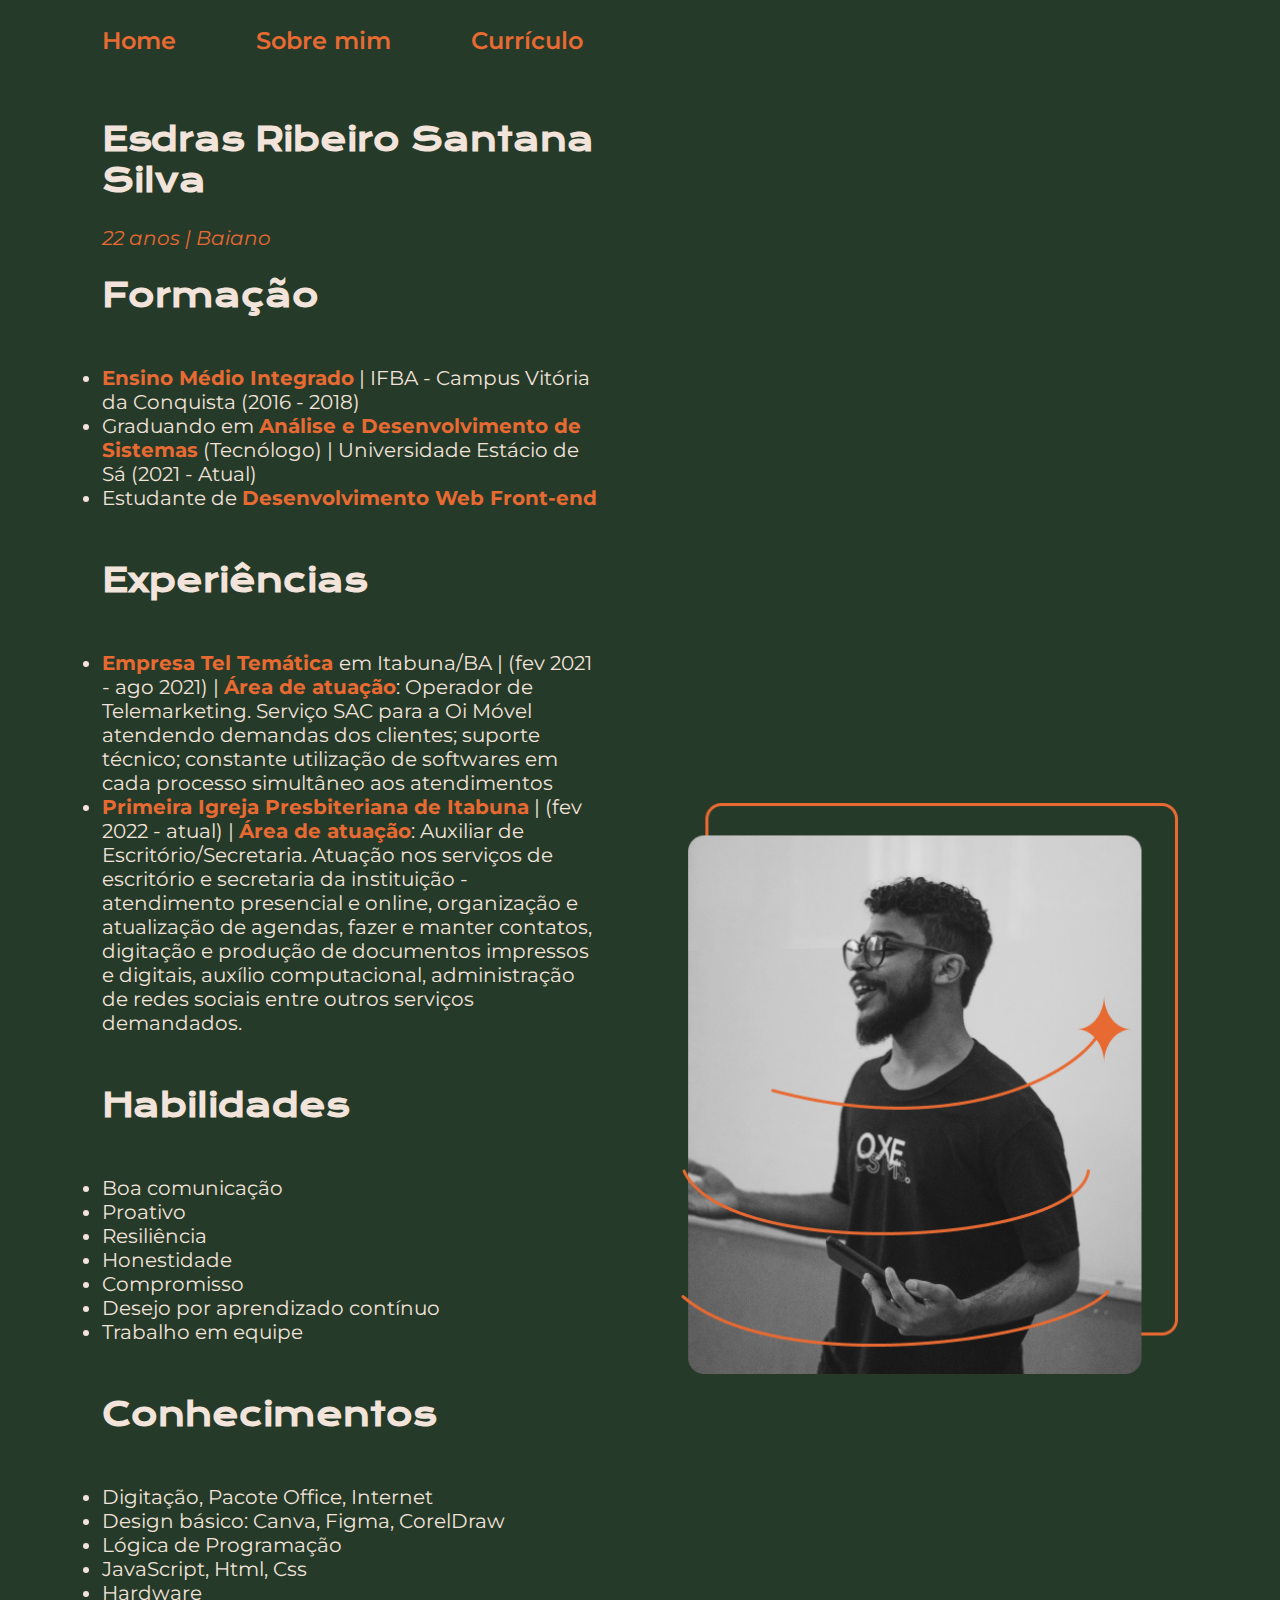
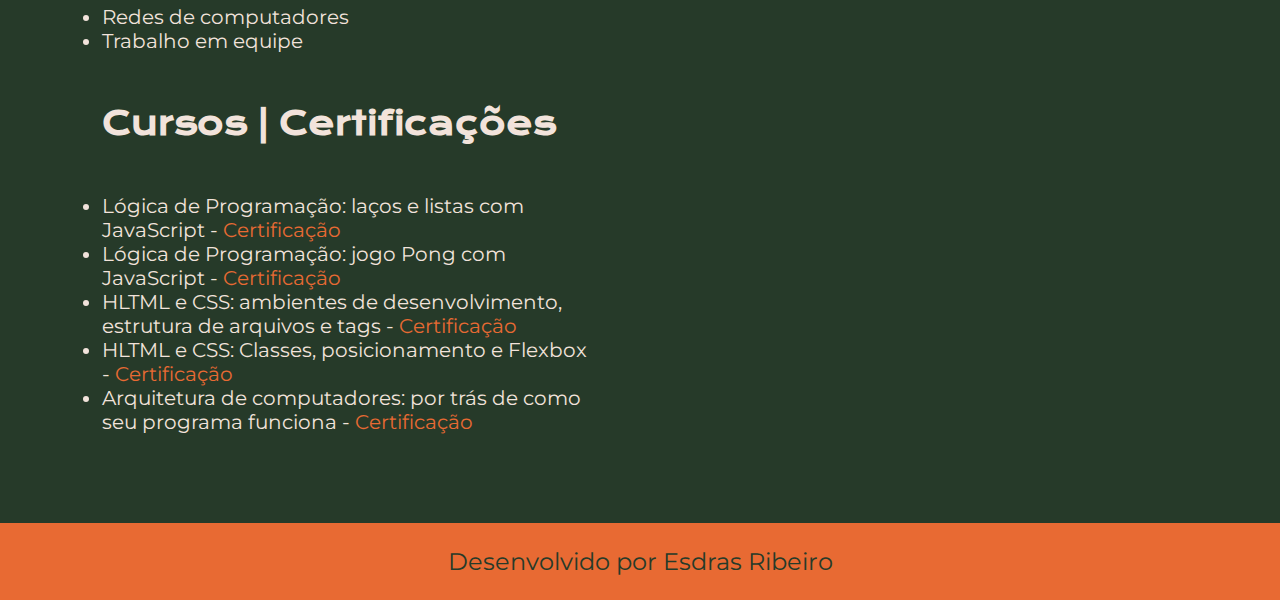
==== curriculo.html @ 6e43d6df "Add files via upload" ====
<!DOCTYPE html>
<html lang="pt-br">
<head>
    <meta charset="UTF-8">
    <meta http-equiv="X-UA-Compatible" content="IE=edge">
    <meta name="viewport" content="width=device-width, initial-scale=1.0">
    <title >Currículo | Esdras Ribeiro</title>
    <link rel="stylesheet" href="style.css">
    <link rel="shorcut icon" href="icon.png">
</head>
<body>
    <header class="cabecalho">
        <nav class="cabecalho__menu">
            <a class="cabecalho__menu__link" href="home.html">Home</a>
            <a class="cabecalho__menu__link" href="about.html">Sobre mim</a>
            <a class="cabecalho__menu__link" href="curriculo.html">Currículo</a>
        </nav>
    </header>
    
    <main class="apresentacao">
        <section class="apresentacao__conteudo">
            <h1 class="apresentacao__conteudo__titulo">Esdras Ribeiro Santana Silva</h1>
            <p class="apresentacao__conteudo__texto">
                <i class="italico">22 anos | Baiano</i>
            </p>

            <h2 class="apresentacao__conteudo__titulo">Formação</h2>
            <p class="apresentacao__conteudo__texto">
            <ul class="apresentacao__conteudo__texto">
                <li><strong class="titulo-destaque">Ensino Médio Integrado</strong> | IFBA - Campus Vitória da Conquista (2016 - 2018)</li>
                <li>Graduando em <strong class="titulo-destaque">Análise e Desenvolvimento de Sistemas</strong> (Tecnólogo) | Universidade Estácio de Sá (2021 - Atual)</li>
                <li>Estudante de <strong class="titulo-destaque">Desenvolvimento Web Front-end</strong> </li>
            </ul>
            </p>

            <h2 class="apresentacao__conteudo__titulo">Experiências</h2>
            <p class="apresentacao__conteudo__texto">
            <ul class="apresentacao__conteudo__texto">
                <li><strong class="titulo-destaque">Empresa Tel Temática </strong>em Itabuna/BA | (fev 2021 - ago 2021) | <strong class="titulo-destaque">Área de atuação</strong>: Operador de Telemarketing. Serviço SAC para a Oi Móvel atendendo demandas dos clientes; suporte técnico; constante utilização de softwares em cada processo simultâneo aos atendimentos</li>

                <li><strong class="titulo-destaque"> Primeira Igreja Presbiteriana de Itabuna</strong> | (fev 2022 - atual) | <strong class="titulo-destaque">Área de atuação</strong>: Auxiliar de Escritório/Secretaria. Atuação nos serviços de escritório e secretaria da instituição - atendimento presencial e online, organização e atualização de agendas, fazer e manter contatos, digitação e produção de documentos impressos e digitais, auxílio computacional, administração de redes sociais entre outros serviços demandados.</li>
            </ul>
            </p>

            <h2 class="apresentacao__conteudo__titulo">Habilidades</h2>
            <p class="apresentacao__conteudo__texto">
            <ul class="apresentacao__conteudo__texto">
                <li>Boa comunicação</li>
                <li>Proativo</li>
                <li>Resiliência</li>
                <li>Honestidade</li>
                <li>Compromisso</li>
                <li>Desejo por aprendizado contínuo</li>
                <li>Trabalho em equipe</li>
            </ul>
            </p>

            <h2 class="apresentacao__conteudo__titulo">Conhecimentos</h2>
            <p class="apresentacao__conteudo__texto">
            <ul class="apresentacao__conteudo__texto">
                <li>Digitação, Pacote Office, Internet</li>
                <li>Design básico: Canva, Figma, CorelDraw</li>
                <li>Lógica de Programação</li>
                <li>JavaScript, Html, Css</li>
                <li>Hardware</li>
                <li>Redes de computadores</li>
                <li>Trabalho em equipe</li>
            </ul>
            </p>

            <h2 class="apresentacao__conteudo__titulo">Cursos | Certificações</h2>
            <p class="apresentacao__conteudo__texto">
            <ul class="apresentacao__conteudo__texto">
                <li>Lógica de Programação: laços e listas com JavaScript - <a class="certificacoes__links" href="https://cursos.alura.com.br/certificate/02c7f99d-5e09-40cd-80c4-5235d00fa625">Certificação</a></li>
                <li>Lógica de Programação: jogo Pong com JavaScript - <a class="certificacoes__links" href="https://cursos.alura.com.br/certificate/ebfb3aad-ae63-416d-8d0f-a3874d30fc2e">Certificação</a></li>
                <li>HLTML e CSS: ambientes de desenvolvimento, estrutura de arquivos e tags - <a class="certificacoes__links" href="https://cursos.alura.com.br/certificate/8130c5c4-c40b-4bb0-b031-cac30d52ba00">Certificação</a></li>
                <li>HLTML e CSS: Classes, posicionamento e Flexbox - <a class="certificacoes__links" href="https://cursos.alura.com.br/certificate/a1e3800e-6d02-4e10-9d04-9a961b02fa9d">Certificação</a></li>
                <li>Arquitetura de computadores: por trás de como seu programa funciona - <a class="certificacoes__links" href="https://cursos.alura.com.br/certificate/06c95ae0-df32-4bb0-8b5e-dc0cb1850396">Certificação</a></li>
            </ul>
            </p>

            
        </section>
        <img class="apresentacao__imagem" src="esdras2.png" alt="foto do Esdras Ribeiro">
    </main>

    <footer class="rodape">
        <p>Desenvolvido por Esdras Ribeiro</p>
        
    </footer>
</body>
</html>
---- style.css ----
@import url('https://fonts.googleapis.com/css2?family=Krona+One&family=Montserrat:wght@400;600&display=swap');

:root {
    --cor-primaria: #263A29;
    --cor-secundaria: #F2E3DB;
    --cor-terciaria: #E86A33;
    --cor-hover: #41644A;

    --fonte-primaria: 'Krona One', sans-serif;
    --fonte-secundaria: 'Montserrat', sans-serif;
}

* {
    margin: 0;
    padding: 0;
}

body {
    /* height: 100vh; */
    box-sizing: border-box;
    background-color: var(--cor-primaria);
    color: var(--cor-secundaria);
}

.cabecalho{
    padding: 2% 0% 0% 8%;
}

.cabecalho__menu{
    display: flex;
    gap: 80px;
}

.cabecalho__menu__link{
    font-family: var(--fonte-secundaria);
    font-size: 1.5rem;
    font-weight: 600;
    color: var(--cor-terciaria);
    text-decoration: none;
}

.apresentacao{
    padding: 5% 8%;
    display:flex;
    align-items: center;
    justify-content: space-between;
    gap: 82px;
}

.apresentacao__conteudo{
    width: 50%;
    display: flex;
    flex-direction: column;
    gap: 25px;
}
.apresentacao__conteudo__titulo{
    font-size: 2rem;
    font-family: var(--fonte-primaria);
}

.titulo-destaque {
    color: var(--cor-terciaria);
}

.apresentacao__conteudo__texto{
    font-size: 1.25rem;
    font-family: var(--fonte-secundaria);
}

.apresentacao__links{
    display: flex;
    flex-direction: column;
    justify-content: space-between;
    align-items: center;
    gap: 32px;
}

.apresentacao__links__subtitulo{
    font-family: var(--fonte-primaria);
    font-weight: 400;
    font-size: 1.5rem;
}

.apresentacao__links__navegacao{
    /* background-color: #000000; */
    display: flex;
    justify-content: center;
    gap: 16px;
    width: 50%;
    height: 35px;
    text-align: center;
    border-radius: 8px;
    font-size: 1.5rem;
    font-family: var(--fonte-secundaria);
    font-weight: 600;
    padding: 20px 0px;
    text-decoration: none;
    color: var(--cor-secundaria);
    border: 2px solid var(--cor-terciaria);
    
}

.apresentacao__links__link:hover {
    background-color: var(--cor-hover);
    padding: 4%;
}

.apresentacao__imagem {
    width: 50%;
}

.rodape{
    color: var(--cor-primaria);
    background-color: var(--cor-terciaria);
    padding: 24px;
    text-align: center;
    font-family: var(--fonte-secundaria);
    font-size: 1.5rem;
    font-weight: 400;
}

.certificacoes__links{
    text-decoration: none;
    color: var(--cor-terciaria);
}

.italico {
    color: #E86A33;
}

@media (max-width: 1170px) {
    .cabecalho {
        padding: 10%;
    }
    
    .cabecalho__menu {
        gap: 40px;
        justify-content: center;
    }

    .apresentacao {
        flex-direction: column-reverse;
        padding: 5%;
    }

    .apresentacao__conteudo {
        width: auto;
    }

}
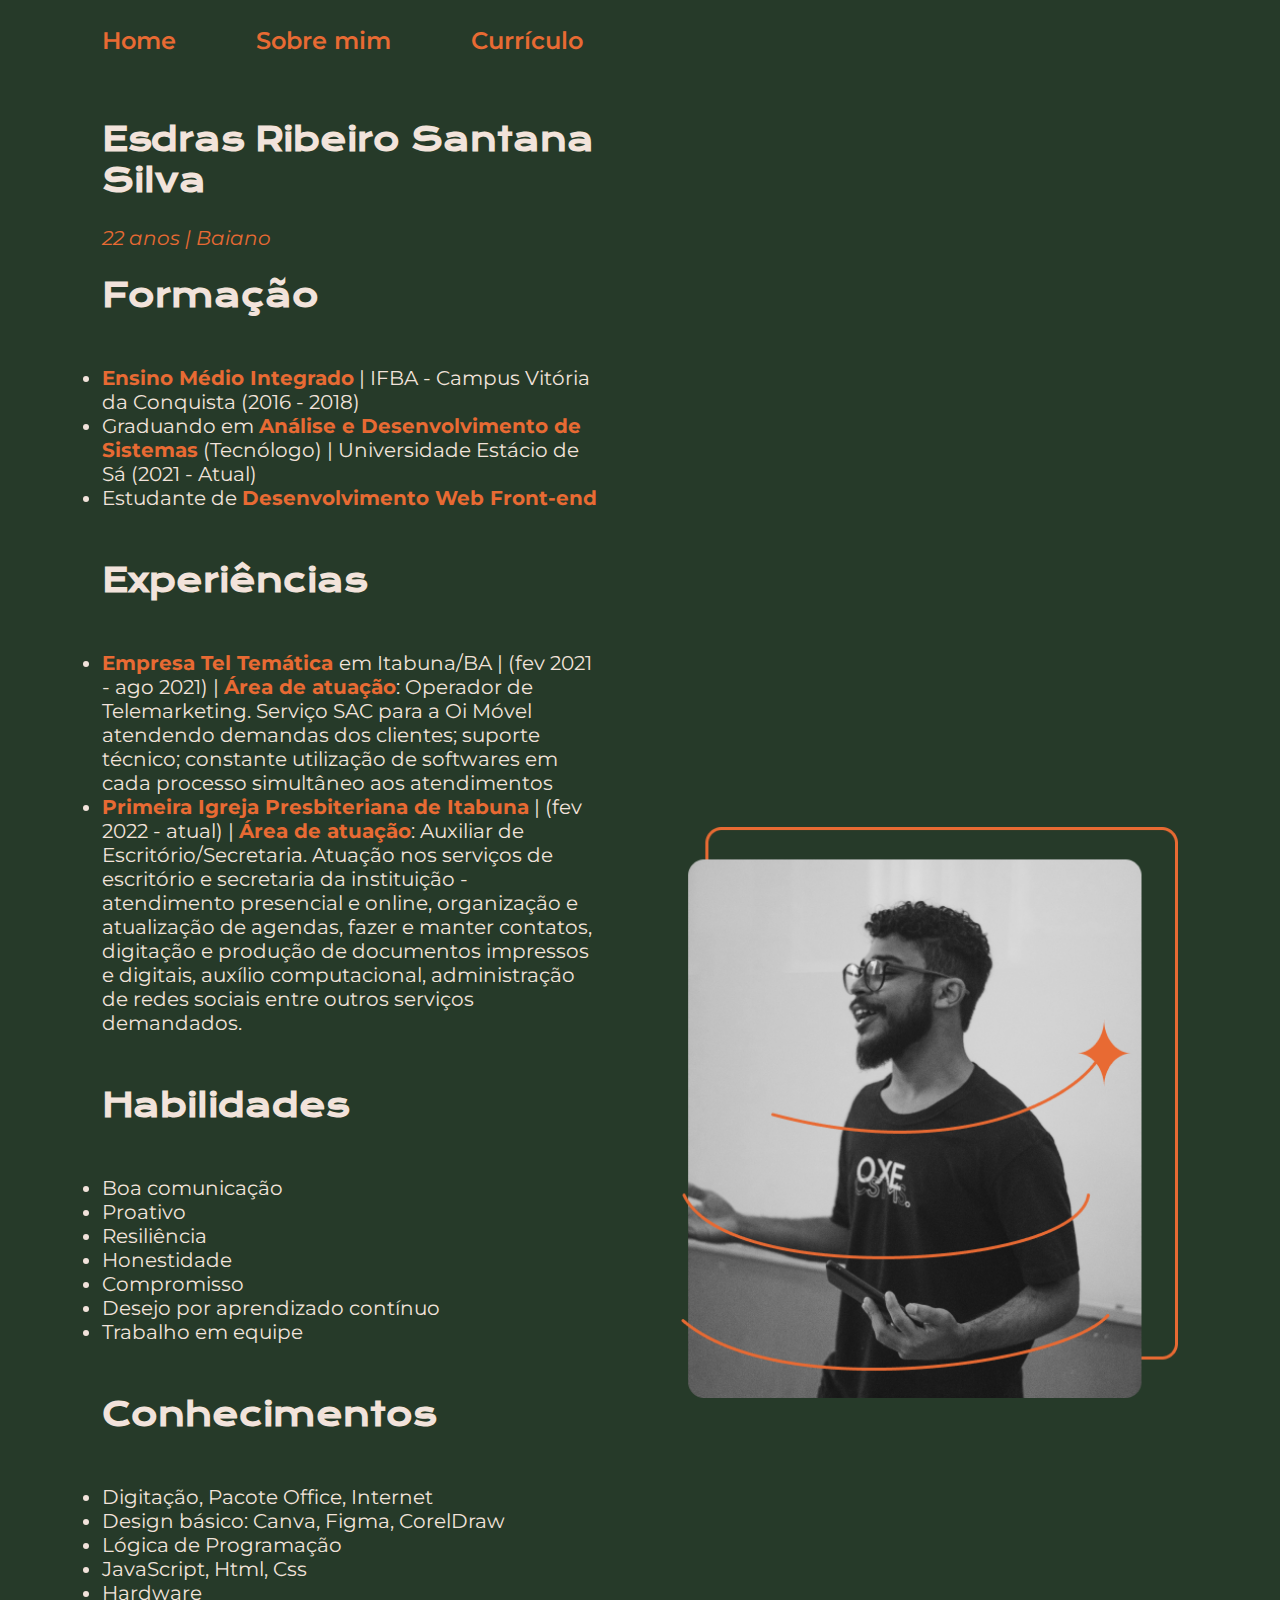
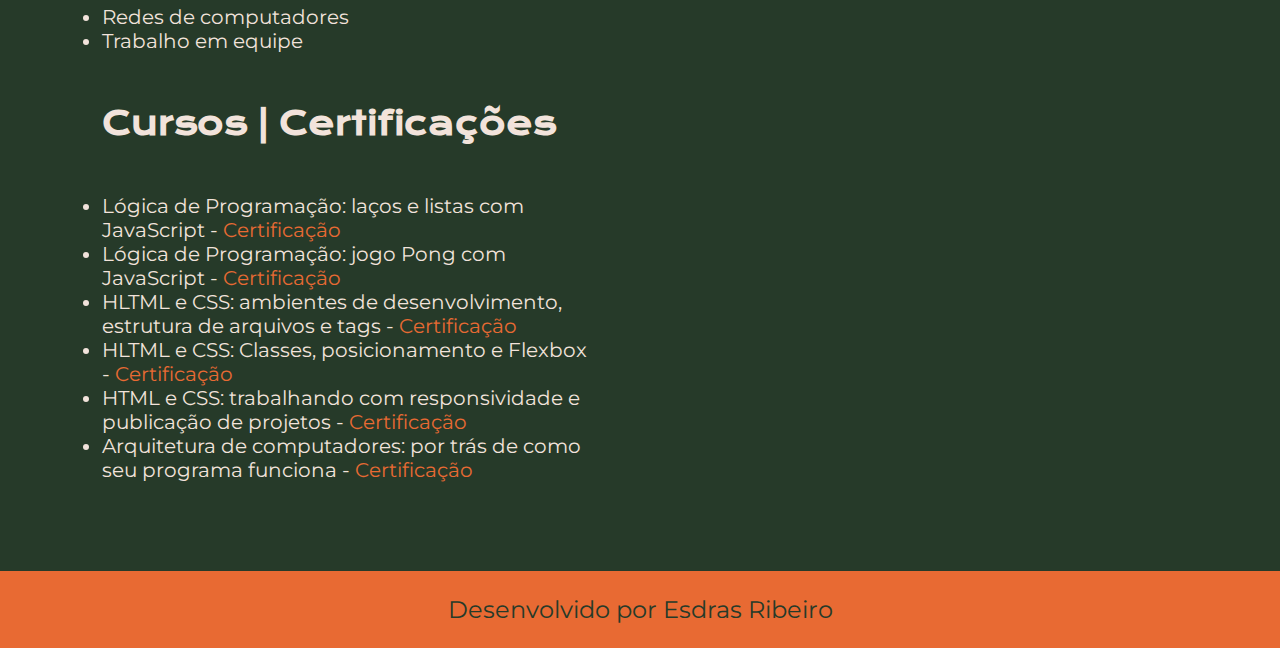
==== commit 4f47656f: "Update curriculo.html" ====
--- a/curriculo.html
+++ b/curriculo.html
@@ -11,7 +11,7 @@
 <body>
     <header class="cabecalho">
         <nav class="cabecalho__menu">
-            <a class="cabecalho__menu__link" href="home.html">Home</a>
+            <a class="cabecalho__menu__link" href="index.html">Home</a>
             <a class="cabecalho__menu__link" href="about.html">Sobre mim</a>
             <a class="cabecalho__menu__link" href="curriculo.html">Currículo</a>
         </nav>
@@ -75,7 +75,9 @@
                 <li>Lógica de Programação: jogo Pong com JavaScript - <a class="certificacoes__links" href="https://cursos.alura.com.br/certificate/ebfb3aad-ae63-416d-8d0f-a3874d30fc2e">Certificação</a></li>
                 <li>HLTML e CSS: ambientes de desenvolvimento, estrutura de arquivos e tags - <a class="certificacoes__links" href="https://cursos.alura.com.br/certificate/8130c5c4-c40b-4bb0-b031-cac30d52ba00">Certificação</a></li>
                 <li>HLTML e CSS: Classes, posicionamento e Flexbox - <a class="certificacoes__links" href="https://cursos.alura.com.br/certificate/a1e3800e-6d02-4e10-9d04-9a961b02fa9d">Certificação</a></li>
+                <li>HTML e CSS: trabalhando com responsividade e publicação de projetos - <a class="certificacoes__links" href="https://cursos.alura.com.br/certificate/47b88499-8b4b-42aa-84c8-22d34cd828f9">Certificação</a></li>
                 <li>Arquitetura de computadores: por trás de como seu programa funciona - <a class="certificacoes__links" href="https://cursos.alura.com.br/certificate/06c95ae0-df32-4bb0-8b5e-dc0cb1850396">Certificação</a></li>
+                
             </ul>
             </p>
 
@@ -89,4 +91,4 @@
         
     </footer>
 </body>
-</html>+</html>
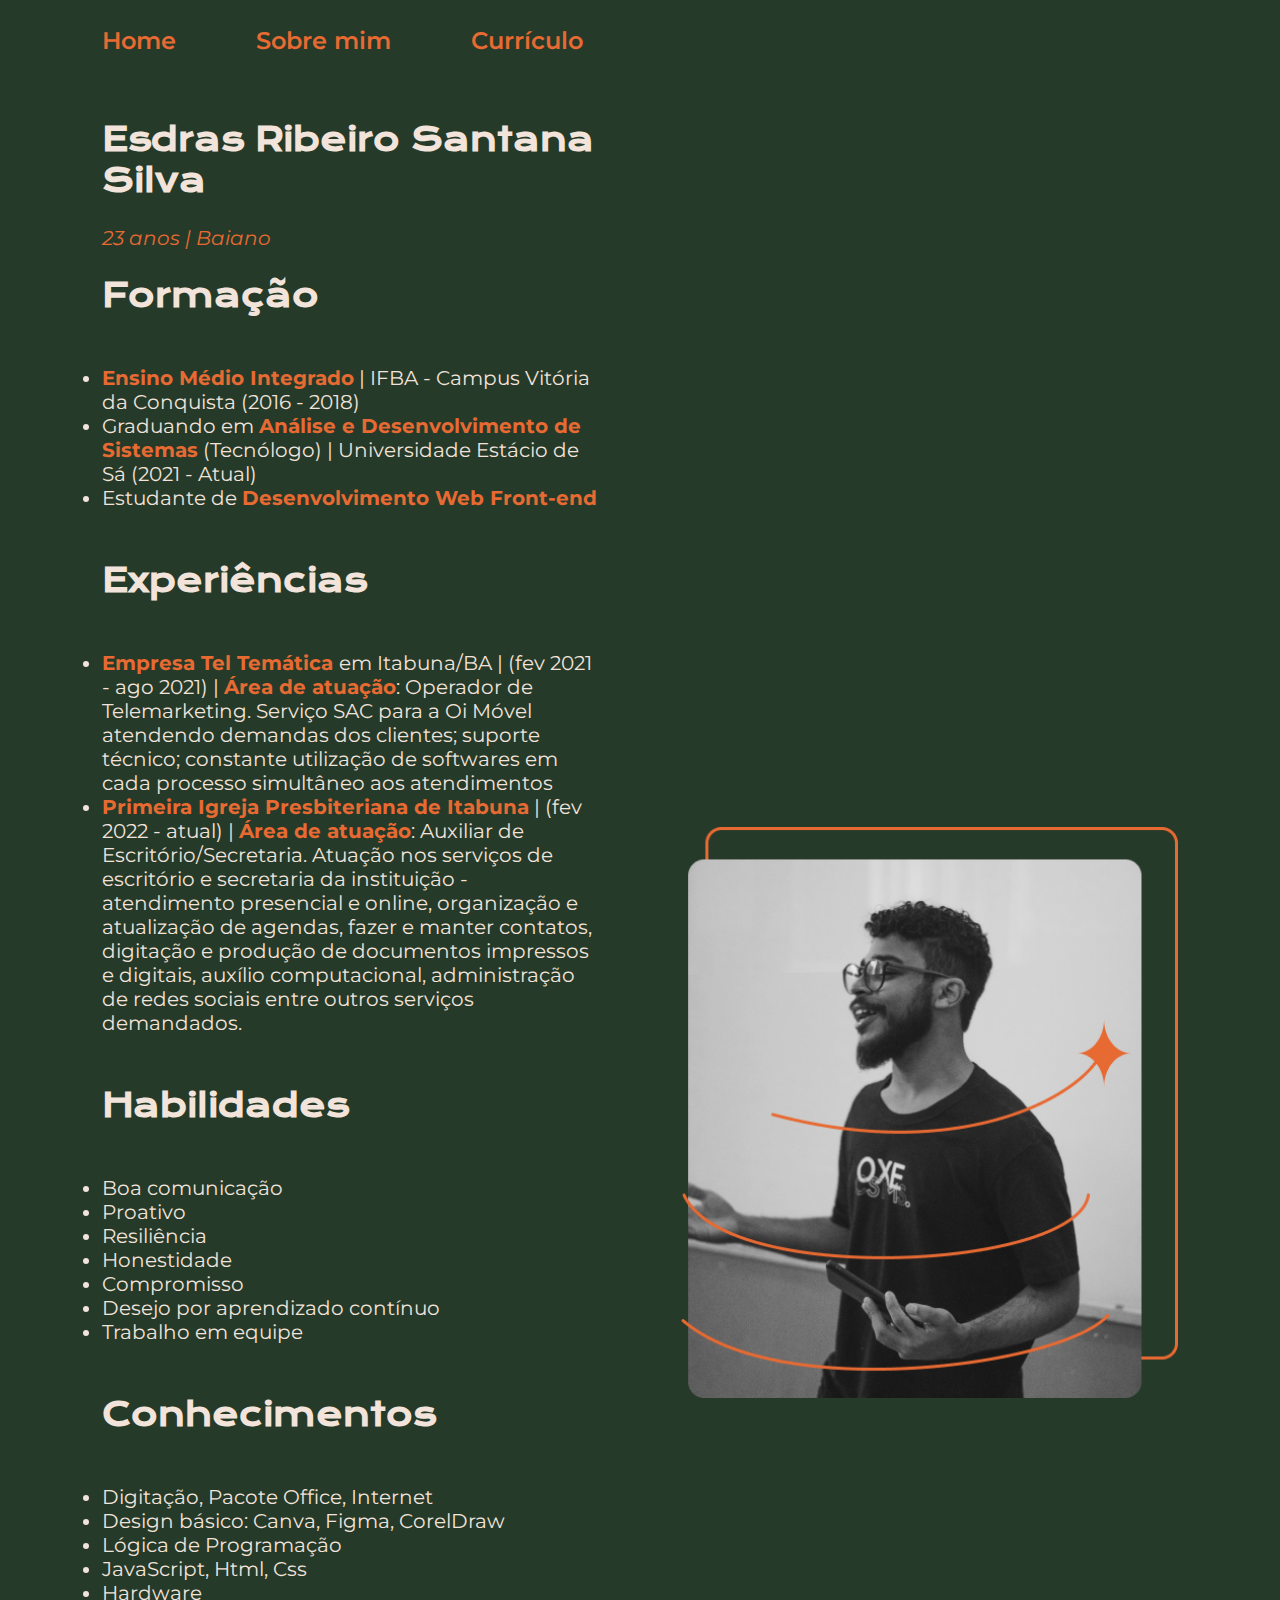
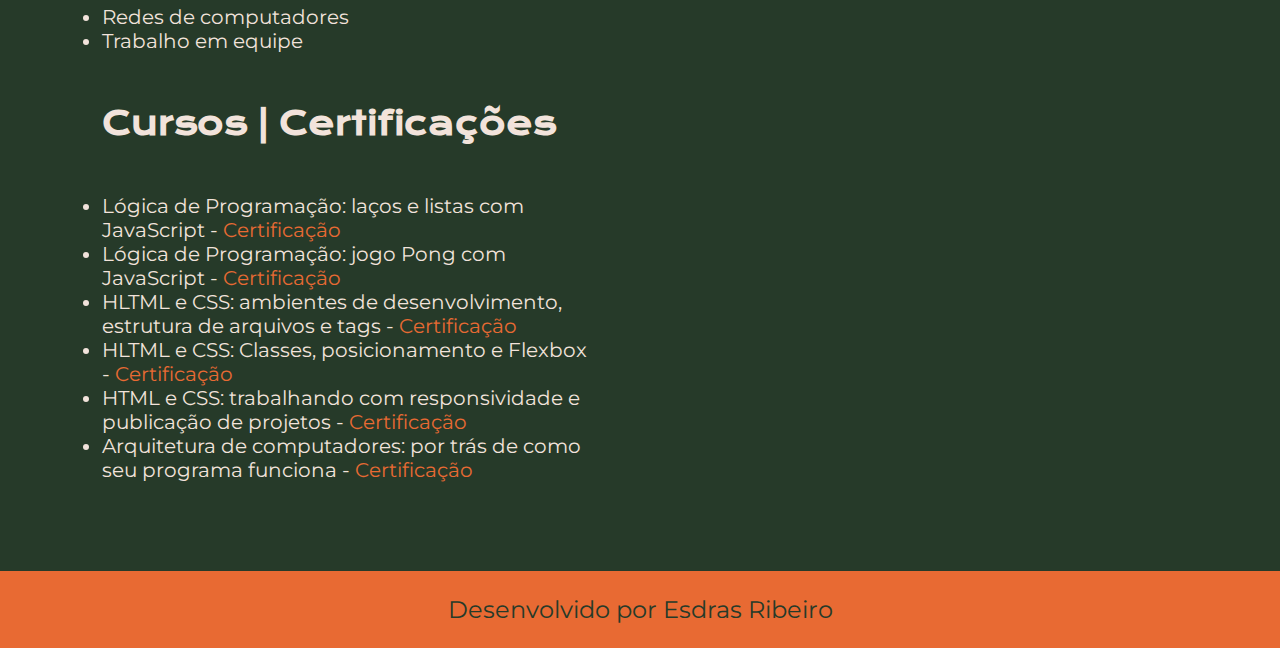
==== commit 6d7c8f93: "Update curriculo.html" ====
--- a/curriculo.html
+++ b/curriculo.html
@@ -21,7 +21,7 @@
         <section class="apresentacao__conteudo">
             <h1 class="apresentacao__conteudo__titulo">Esdras Ribeiro Santana Silva</h1>
             <p class="apresentacao__conteudo__texto">
-                <i class="italico">22 anos | Baiano</i>
+                <i class="italico">23 anos | Baiano</i>
             </p>
 
             <h2 class="apresentacao__conteudo__titulo">Formação</h2>
